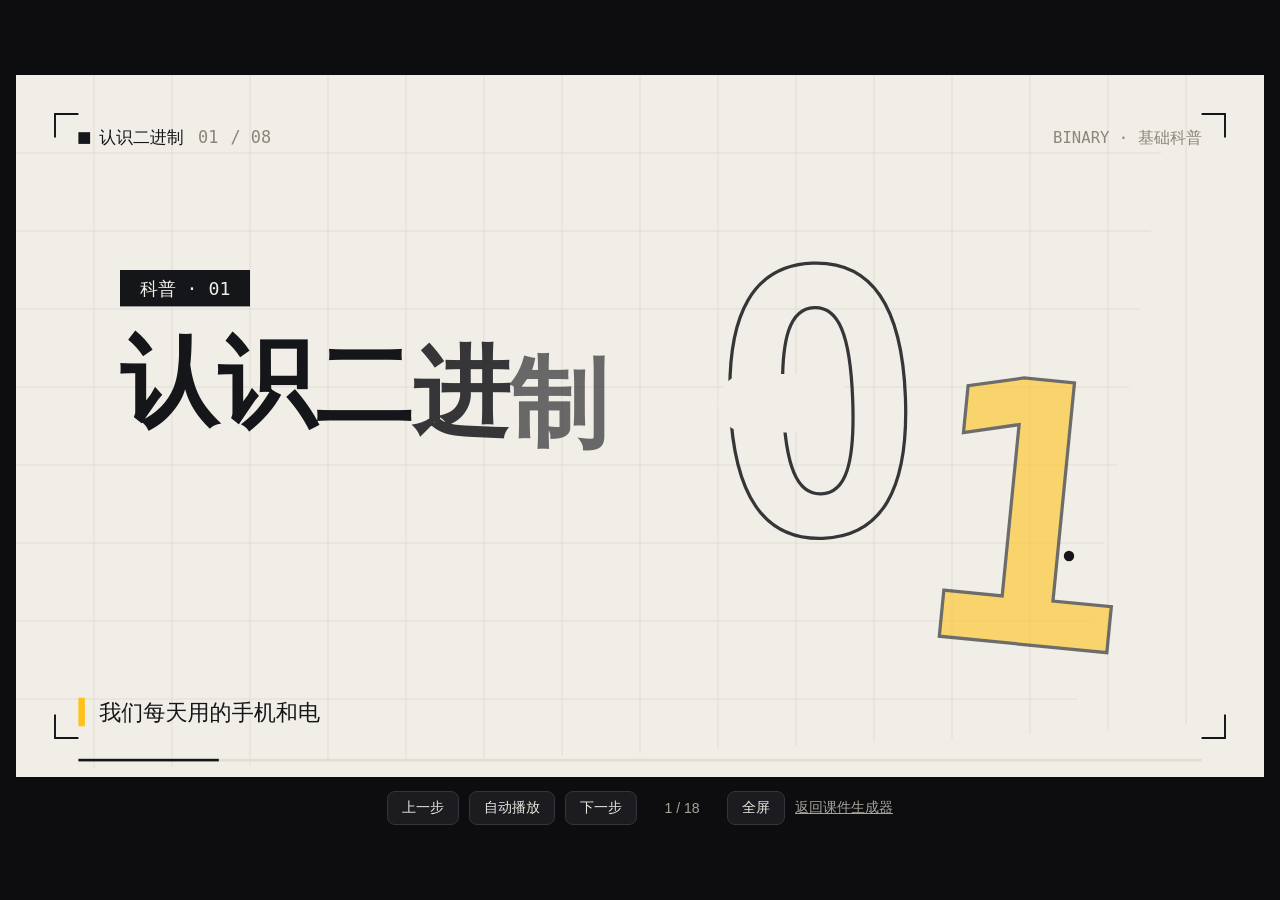
==== samples/binary/index.html @ c2f4289c "feat: add "认识二进制" motion-graphics sample in a science-video style A standalone sample (samples/binar" ====
<!doctype html>
<html lang="zh-CN">
  <head>
    <meta charset="UTF-8" />
    <meta name="viewport" content="width=device-width, initial-scale=1.0" />
    <title>认识二进制（科普动画样片）</title>
    <style>
      * {
        box-sizing: border-box;
      }

      html,
      body {
        margin: 0;
        height: 100%;
        background: #0d0d0f;
        color: #e9e6df;
        font-family: "PingFang SC", "Microsoft YaHei", "Noto Sans SC", sans-serif;
      }

      .shell {
        display: flex;
        flex-direction: column;
        align-items: center;
        justify-content: center;
        gap: 14px;
        min-height: 100%;
        padding: 16px;
      }

      .frame {
        position: relative;
        width: min(100%, calc((100vh - 110px) * 16 / 9));
        aspect-ratio: 16 / 9;
        cursor: pointer;
        user-select: none;
        -webkit-user-select: none;
        touch-action: pan-y;
        outline: none;
      }

      .frame:focus-visible {
        box-shadow: 0 0 0 3px #ffc21a;
      }

      .frame:fullscreen {
        width: 100%;
        background: #0d0d0f;
        display: flex;
        align-items: center;
      }

      #stage {
        display: block;
        width: 100%;
        height: auto;
        max-height: 100%;
      }

      .bar {
        display: flex;
        align-items: center;
        gap: 10px;
        flex-wrap: wrap;
        justify-content: center;
        font-size: 14px;
      }

      .bar button {
        font: inherit;
        color: #e9e6df;
        background: #1c1c20;
        border: 1px solid #34343a;
        border-radius: 8px;
        padding: 7px 14px;
        cursor: pointer;
      }

      .bar button:hover {
        background: #26262b;
      }

      .bar button:focus-visible {
        outline: 2px solid #ffc21a;
        outline-offset: 2px;
      }

      .bar .step {
        min-width: 70px;
        text-align: center;
        font-variant-numeric: tabular-nums;
        color: #a7a39a;
      }

      .bar a {
        color: #a7a39a;
      }
    </style>
  </head>
  <body>
    <main class="shell">
      <div class="frame" id="frame" tabindex="0" aria-label="认识二进制，点击或按方向键播放下一步">
        <svg id="stage" viewBox="0 0 1920 1080" role="img" aria-labelledby="stage-title">
          <title id="stage-title">认识二进制</title>
        </svg>
      </div>
      <div class="bar">
        <button type="button" id="prev">上一步</button>
        <button type="button" id="play">自动播放</button>
        <button type="button" id="next">下一步</button>
        <span class="step" id="step"></span>
        <button type="button" id="fullscreen">全屏</button>
        <a href="../../index.html">返回课件生成器</a>
      </div>
    </main>

    <script src="../../vendor/gsap/gsap.min.js"></script>
    <script src="../../vendor/gsap/TextPlugin.min.js"></script>
    <script src="../../vendor/gsap/DrawSVGPlugin.min.js"></script>
    <script src="binary.js"></script>
  </body>
</html>
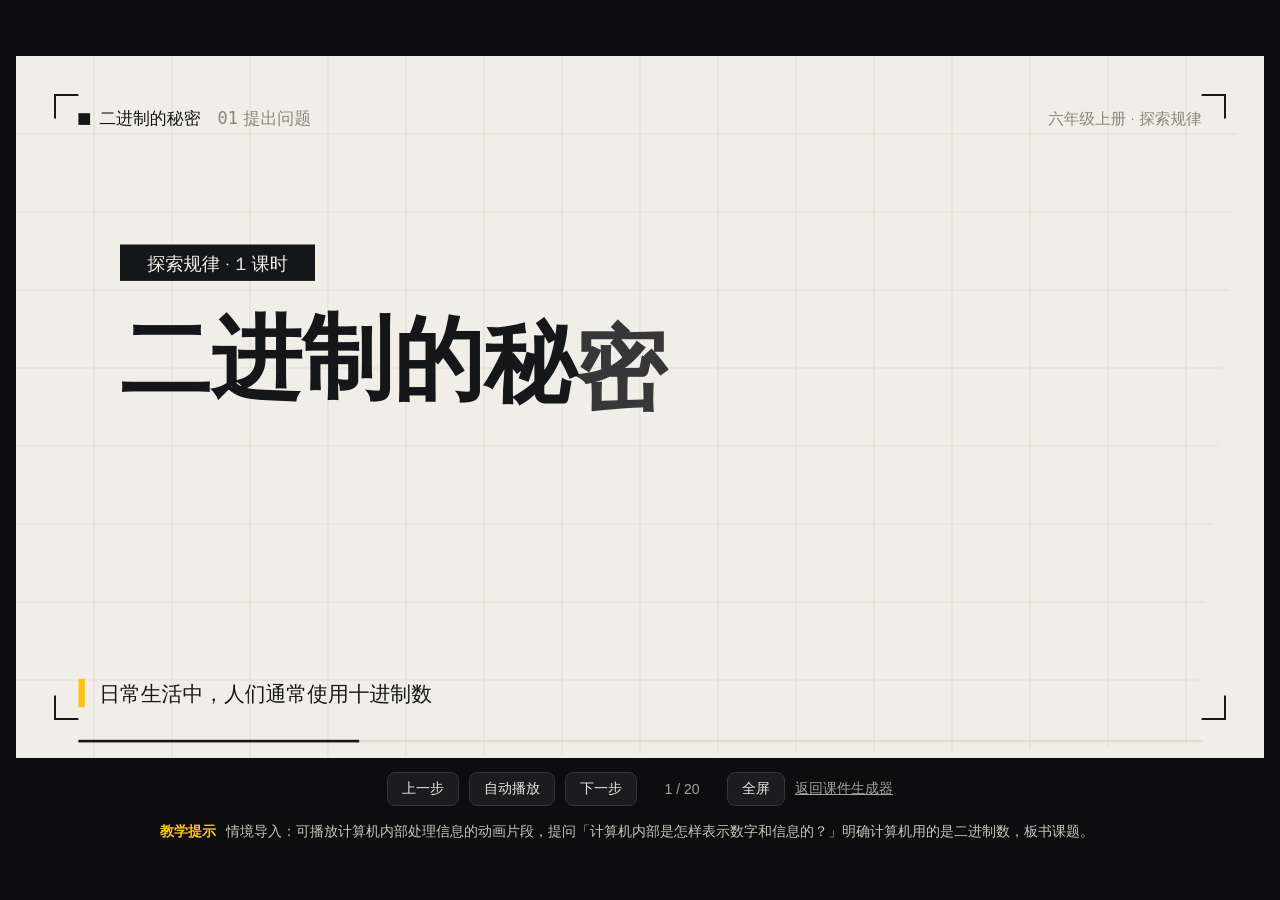
==== commit d96d8e1a: "feat: rebuild the binary sample as the textbook lesson 二进制的秘密 Rework samples/binary to follow the re" ====
--- a/samples/binary/index.html
+++ b/samples/binary/index.html
@@ -3,7 +3,7 @@
   <head>
     <meta charset="UTF-8" />
     <meta name="viewport" content="width=device-width, initial-scale=1.0" />
-    <title>认识二进制（科普动画样片）</title>
+    <title>二进制的秘密</title>
     <style>
       * {
         box-sizing: border-box;
@@ -30,7 +30,7 @@
 
       .frame {
         position: relative;
-        width: min(100%, calc((100vh - 110px) * 16 / 9));
+        width: min(100%, calc((100vh - 170px) * 16 / 9));
         aspect-ratio: 16 / 9;
         cursor: pointer;
         user-select: none;
@@ -95,13 +95,26 @@
       .bar a {
         color: #a7a39a;
       }
+
+      .note {
+        width: min(100%, 960px);
+        margin: 0;
+        font-size: 14px;
+        line-height: 1.7;
+        color: #c9c5bc;
+      }
+
+      .note strong {
+        margin-right: 10px;
+        color: #ffc21a;
+      }
     </style>
   </head>
   <body>
     <main class="shell">
-      <div class="frame" id="frame" tabindex="0" aria-label="认识二进制，点击或按方向键播放下一步">
+      <div class="frame" id="frame" tabindex="0" aria-label="二进制的秘密，点击或按方向键播放下一步">
         <svg id="stage" viewBox="0 0 1920 1080" role="img" aria-labelledby="stage-title">
-          <title id="stage-title">认识二进制</title>
+          <title id="stage-title">二进制的秘密</title>
         </svg>
       </div>
       <div class="bar">
@@ -112,6 +125,7 @@
         <button type="button" id="fullscreen">全屏</button>
         <a href="../../index.html">返回课件生成器</a>
       </div>
+      <p class="note"><strong>教学提示</strong><span id="note"></span></p>
     </main>
 
     <script src="../../vendor/gsap/gsap.min.js"></script>
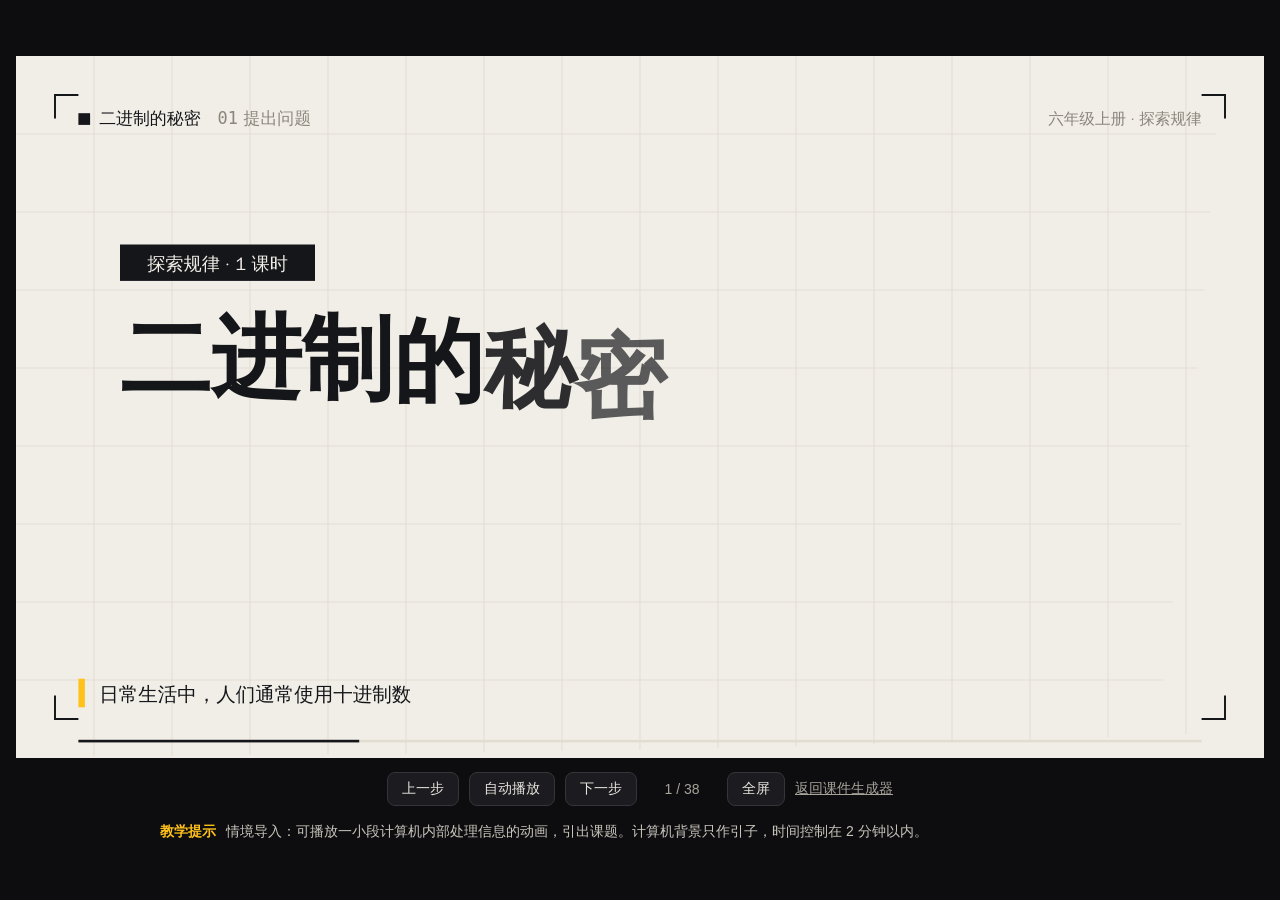
==== commit 845bb6a8: "fix: support Safari's webkit-prefixed fullscreen API Older Safari and iPad Safari only expose webkit" ====
--- a/samples/binary/index.html
+++ b/samples/binary/index.html
@@ -44,6 +44,13 @@
       }
 
       .frame:fullscreen {
+        width: 100%;
+        background: #0d0d0f;
+        display: flex;
+        align-items: center;
+      }
+
+      .frame:-webkit-full-screen {
         width: 100%;
         background: #0d0d0f;
         display: flex;
